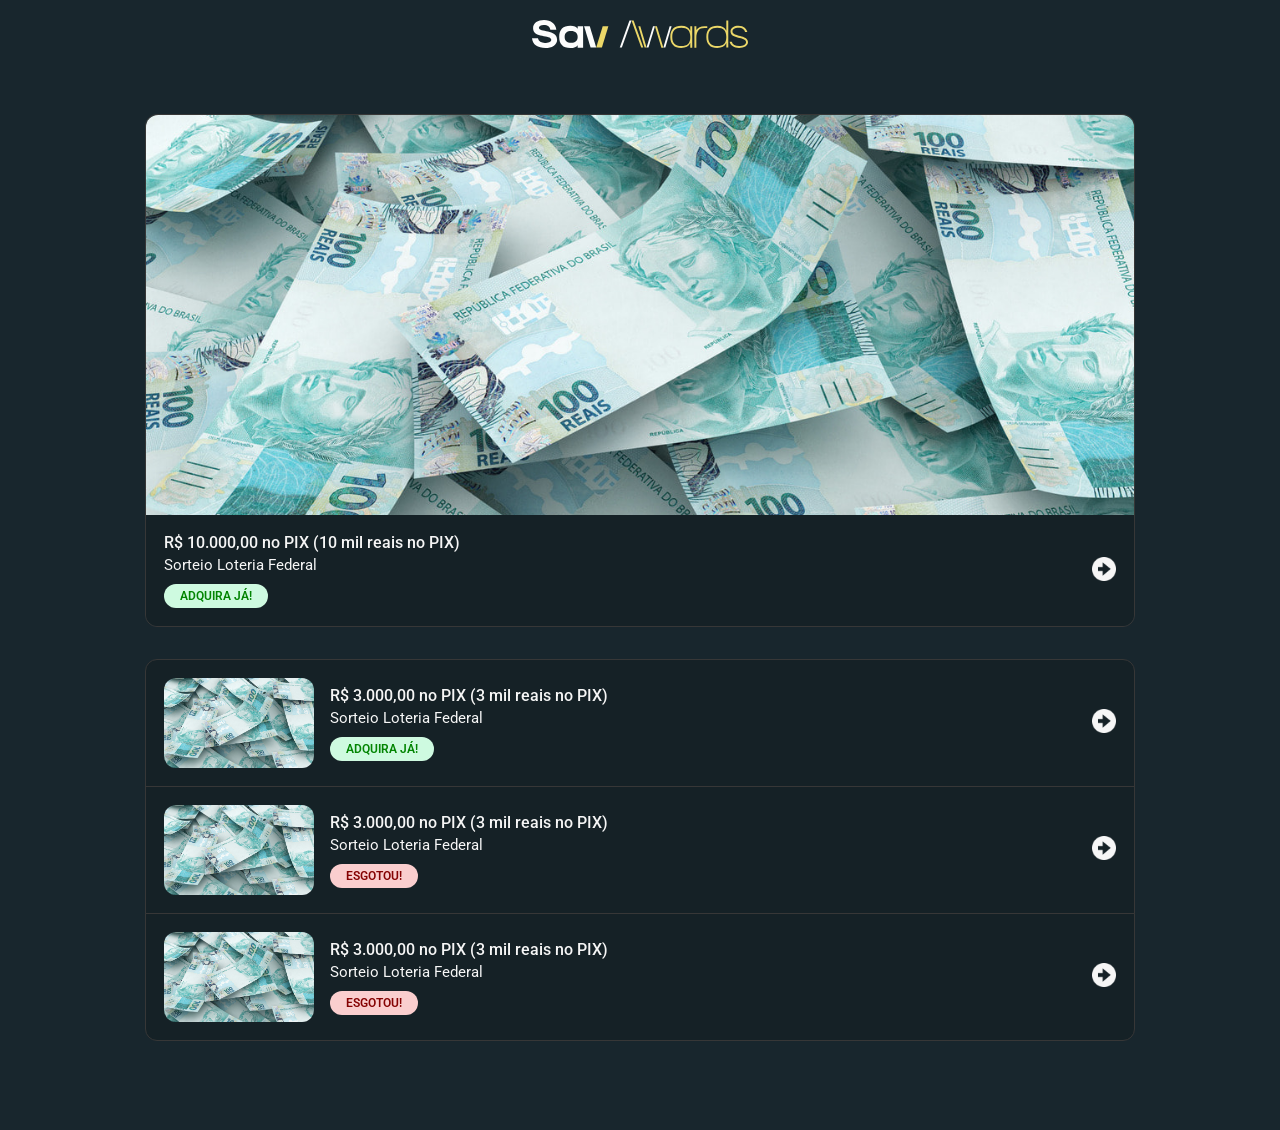
==== index.html @ 5d44d60d "Add files via upload" ====
<!DOCTYPE html>
<html lang="pt-br">
<head>
    <meta charset="UTF-8">
    <meta http-equiv="X-UA-Compatible" content="IE=edge">
    <meta name="viewport" content="width=device-width, initial-scale=1.0">
    <title>SAV AWARDS | Rifa digital</title>
    <link rel="stylesheet" href="./css/home-dark.css">
    <link rel="preconnect" href="https://fonts.googleapis.com">
    <link rel="preconnect" href="https://fonts.gstatic.com" crossorigin>
    <link href="https://fonts.googleapis.com/css2?family=Roboto:ital,wght@0,100;0,300;0,400;0,500;0,700;0,900;1,100;1,300;1,400;1,500;1,700;1,900&display=swap" rel="stylesheet">
</head>

<body>
    
    <!-- Header -->
    <header>
        <div class="logo">
            <a href="#">
                <img src="./images/logo.svg" alt="Logo" draggable="false">
            </a>
        </div>
    </header>
    <!-- Header -->

    <!-- Content -->
    <main>
        <div class="main-container">
            <div class="main-raffle">
                <div class="main-image">
                    <img src="./images/banners/money.jpg" alt="Rifa em Destaque">
                </div>
                <div class="info">
                    <a href="./raffle.html">
                        <div class="main-description">
                            <h4>R$ 10.000,00 no PIX (10 mil reais no PIX)</h4>
                            <p>Sorteio Loteria Federal</p>
                            <div class="available">Adquira já!</div>
                        </div>
                        <div class="go-to">
                            <img src="./images/icons/right-arrow-icon.png" alt="Acessar" draggable="false">
                        </div>
                    </a>
                </div>
            </div>
            <div class="other-raffles">
                <div class="info sc">
                    <a href="./raffle.html">
                        <div class="group-info">
                            <div class="raffle-image">
                                <img src="./images/banners/money.jpg" alt="Rifa">
                            </div>
                            <div class="main-description">
                                <h4>R$ 3.000,00 no PIX (3 mil reais no PIX)</h4>
                                <p>Sorteio Loteria Federal</p>
                                <div class="available">Adquira já!</div>
                            </div>
                        </div>
                        <div class="go-to">
                            <img src="./images/icons/right-arrow-icon.png" alt="Acessar" draggable="false">
                        </div>
                    </a>
                </div>
                <div class="info sc">
                    <a href="./raffle.html">
                        <div class="group-info">
                            <div class="raffle-image">
                                <img src="./images/banners/money.jpg" alt="Rifa">
                            </div>
                            <div class="main-description">
                                <h4>R$ 3.000,00 no PIX (3 mil reais no PIX)</h4>
                                <p>Sorteio Loteria Federal</p>
                                <div class="unavailable">Esgotou!</div>
                            </div>
                        </div>
                        <div class="go-to">
                            <img src="./images/icons/right-arrow-icon.png" alt="Acessar" draggable="false">
                        </div>
                    </a>
                </div>
                <div class="info sc">
                    <a href="./raffle.html">
                        <div class="group-info">
                            <div class="raffle-image">
                                <img src="./images/banners/money.jpg" alt="Rifa">
                            </div>
                            <div class="main-description">
                                <h4>R$ 3.000,00 no PIX (3 mil reais no PIX)</h4>
                                <p>Sorteio Loteria Federal</p>
                                <div class="unavailable">Esgotou!</div>
                            </div>
                        </div>
                        <div class="go-to">
                            <img src="./images/icons/right-arrow-icon.png" alt="Acessar" draggable="false">
                        </div>
                    </a>
                </div>
            </div>
        </div>
    </main>
    <!-- Content -->

</body>
</html>
---- css/home-dark.css ----
* {
    padding: 0;
    margin: 0;
    font-family: 'Roboto', sans-serif;
}

body {
    background-color: #18262d;
}


/* Header */
header {
    display: flex;
    justify-content: center;
    background-color: #18262d;
}

.logo a {
    display: flex;
    user-select: none;
    padding: 20px;
}

.logo img {
    height: 28px;
    max-width: 300px;
}

.logo img:hover {
    filter: sepia(1);
}

/* End Header */


/* Main */
main {
    display: flex;
    justify-content: center;
    margin-top: 46px;
    margin-bottom: 90px;
}

.main-container {
    max-width: 990px;
    width: 100%;
    margin: 0 7px;
}

.main-raffle {
    border: 1px solid #373737;
    border-radius: 12px;
    margin-bottom: 32px;
}

.main-image {
    display: flex;
}

.main-image img {
    width: 100%;
    max-height: 400px;
    border-radius: 12px 12px 0 0;
    object-fit: cover;
    user-select: none;
}

.info {
    background-color: #152126;
    border-radius: 0 0 12px 12px;
}

.info:hover {
    background-color: #373737;
}

.info a {
    display: flex;
    flex-direction: row;
    justify-content: space-between;
    align-items: center;
    color: #f6f6f6;
    text-decoration: none;
    padding: 18px;
}

.main-description h4 {
    font-size: 16px;
    font-weight: 500;
}

.main-description p {
    font-size: 15px;
    margin-top: 4px;
    margin-bottom: 10px;
}


.available {
    display: inline-block;
    font-size: 12px;
    font-weight: 600;
    color: #038503;
    background-color: #cefae0;
    text-transform: uppercase;
    border-radius: 15px;
    user-select: none;
    padding: 5px 16px;
    animation: available-animation 2.5s infinite;
    animation-timing-function: ease-in-out;
}

@keyframes available-animation {

    0%,
    100% {
        opacity: 1;
    }

    50% {
        opacity: 0.5;
    }
}

.unavailable {
    display: inline-block;
    font-size: 12px;
    font-weight: 600;
    color: #850303;
    background-color: #facece;
    text-transform: uppercase;
    border-radius: 15px;
    user-select: none;
    padding: 5px 16px;
    animation: unavailable-animation 2.5s infinite;
    animation-timing-function: ease-in-out;
}

@keyframes unavailable-animation {

    0%,
    100% {
        opacity: 1;
    }

    50% {
        opacity: 0.5;
    }
}


.go-to img {
    height: 24px;
    filter: invert(100%) sepia(5%) saturate(596%) hue-rotate(213deg) brightness(113%) contrast(93%);
    user-select: none;
}


.sc {
    border: 1px solid #373737;
    border-radius: 0;
    margin-bottom: -1px;
}

.sc:first-child {
    border-radius: 12px 12px 0 0;
}

.sc:last-child {
    border-radius: 0 0 12px 12px;
}

.group-info {
    display: flex;
    align-items: center;
}

.raffle-image {
    display: flex;
}

.raffle-image img {
    width: 100%;
    min-width: 150px;
    max-height: 90px;
    border-radius: 12px;
    object-fit: cover;
    user-select: none;
    margin-right: 16px;
}


@media (max-width: 901px) {
    .main-description h4 {
        font-size: 14px;
    }

    .main-description p {
        font-size: 13px;
    }

    .available,
    .unavailable {
        font-size: 10px;
    }
}

@media (max-width: 550px) {
    .raffle-image img {
        margin: 0 0 16px 0;
    }

    .group-info {
        flex-direction: column;
        align-items: flex-start;
    }
}

/* Main */
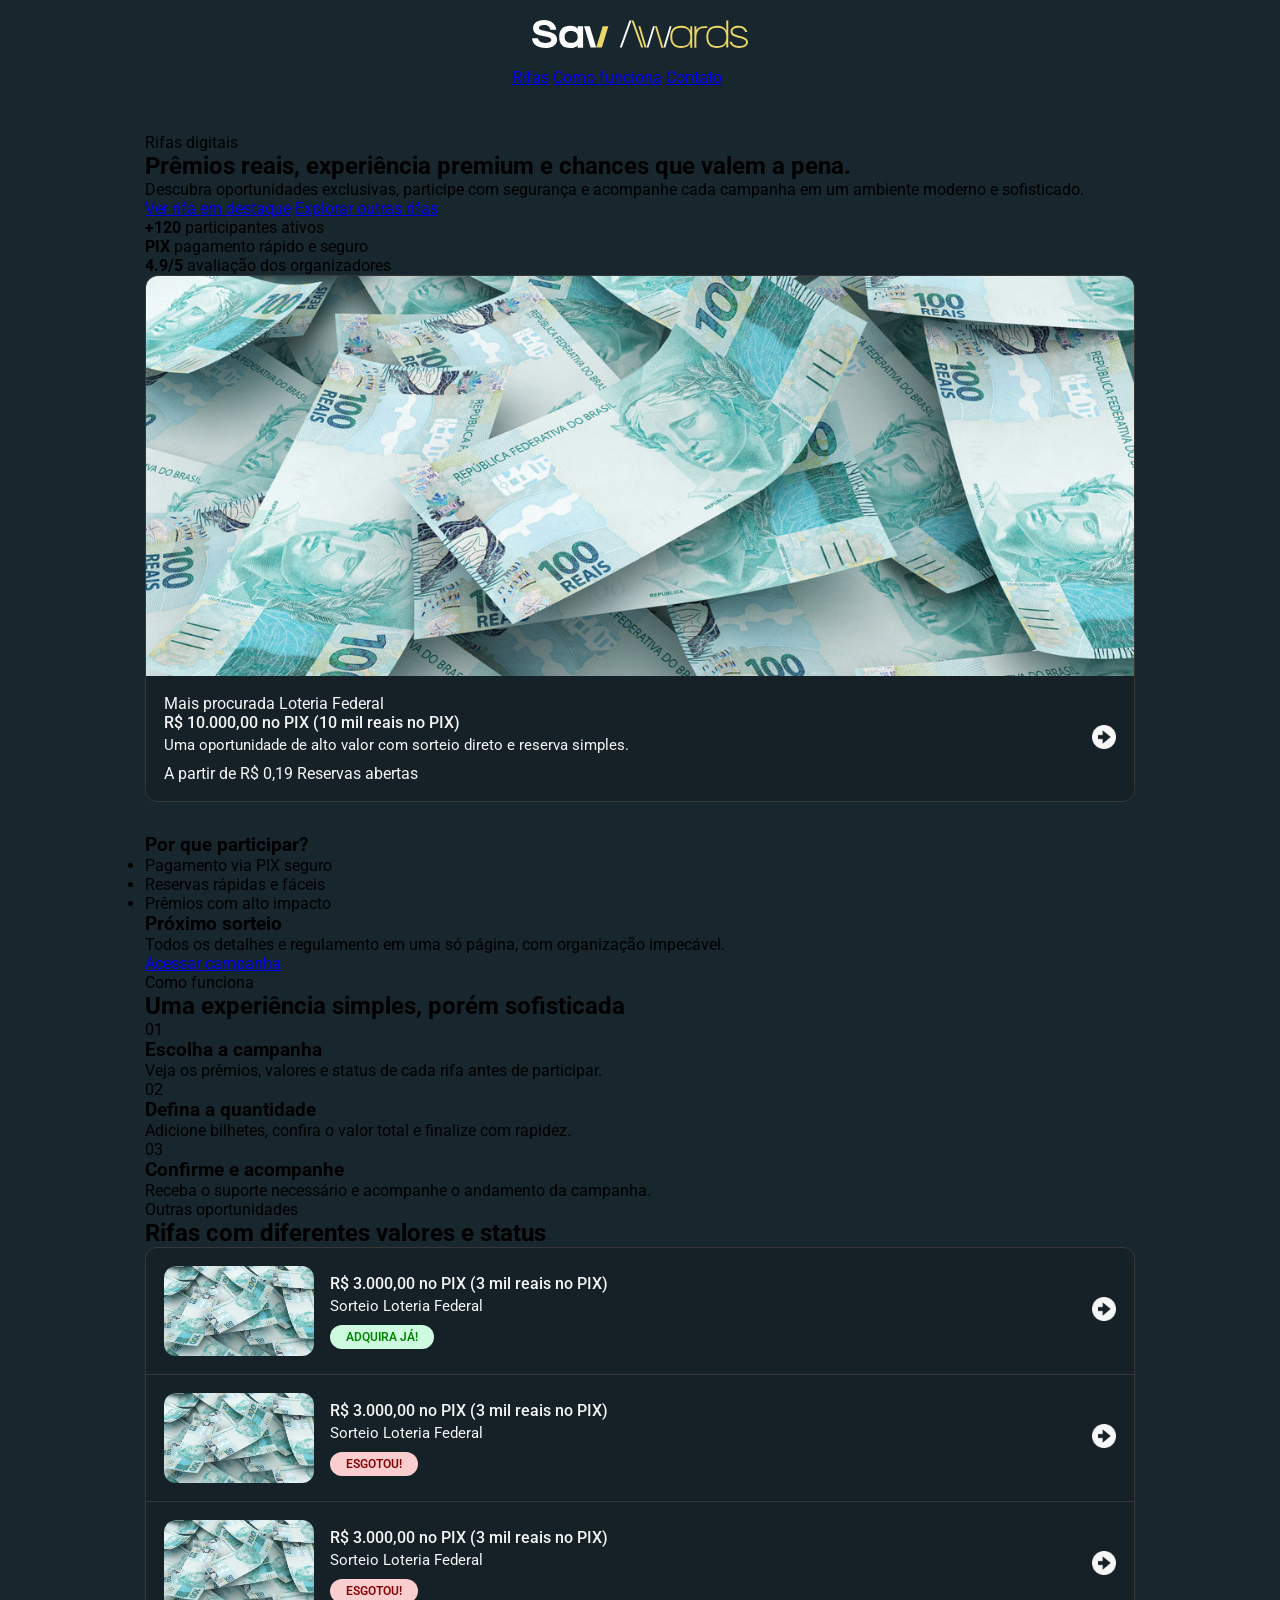
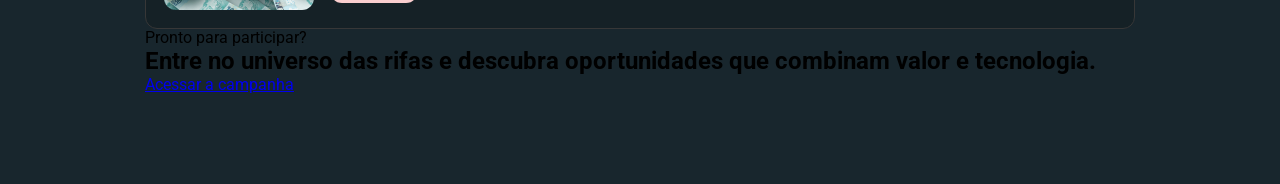
==== commit d539461c: "Revise index.html with new header and content sections Refactor HTML structure to enhance layout and" ====
--- a/index.html
+++ b/index.html
@@ -12,93 +12,184 @@
 </head>
 
 <body>
-    
-    <!-- Header -->
     <header>
-        <div class="logo">
-            <a href="#">
-                <img src="./images/logo.svg" alt="Logo" draggable="false">
-            </a>
+        <div class="top-bar">
+            <div class="logo">
+                <a href="#">
+                    <img src="./images/logo.svg" alt="Logo" draggable="false">
+                </a>
+            </div>
+            <nav class="header-links">
+                <a href="#rifas">Rifas</a>
+                <a href="#como-funciona">Como funciona</a>
+                <a href="#contato">Contato</a>
+            </nav>
         </div>
     </header>
-    <!-- Header -->
 
-    <!-- Content -->
     <main>
         <div class="main-container">
-            <div class="main-raffle">
-                <div class="main-image">
-                    <img src="./images/banners/money.jpg" alt="Rifa em Destaque">
+            <section class="page-intro">
+                <div class="hero-copy">
+                    <p class="eyebrow">Rifas digitais</p>
+                    <h1>Prêmios reais, experiência premium e chances que valem a pena.</h1>
+                    <p>Descubra oportunidades exclusivas, participe com segurança e acompanhe cada campanha em um ambiente moderno e sofisticado.</p>
+                    <div class="hero-actions">
+                        <a class="primary-btn" href="./raffle.html">Ver rifa em destaque</a>
+                        <a class="secondary-btn" href="#rifas">Explorar outras rifas</a>
+                    </div>
                 </div>
-                <div class="info">
-                    <a href="./raffle.html">
-                        <div class="main-description">
-                            <h4>R$ 10.000,00 no PIX (10 mil reais no PIX)</h4>
-                            <p>Sorteio Loteria Federal</p>
-                            <div class="available">Adquira já!</div>
-                        </div>
-                        <div class="go-to">
-                            <img src="./images/icons/right-arrow-icon.png" alt="Acessar" draggable="false">
-                        </div>
-                    </a>
+                <div class="hero-stats">
+                    <div class="stat-card">
+                        <strong>+120</strong>
+                        <span>participantes ativos</span>
+                    </div>
+                    <div class="stat-card">
+                        <strong>PIX</strong>
+                        <span>pagamento rápido e seguro</span>
+                    </div>
+                    <div class="stat-card">
+                        <strong>4.9/5</strong>
+                        <span>avaliação dos organizadores</span>
+                    </div>
                 </div>
-            </div>
-            <div class="other-raffles">
-                <div class="info sc">
-                    <a href="./raffle.html">
-                        <div class="group-info">
-                            <div class="raffle-image">
-                                <img src="./images/banners/money.jpg" alt="Rifa">
+            </section>
+
+            <section id="rifas" class="featured-grid">
+                <div class="main-raffle">
+                    <div class="main-image">
+                        <img src="./images/banners/money.jpg" alt="Rifa em Destaque">
+                    </div>
+                    <div class="info">
+                        <a href="./raffle.html">
+                            <div class="main-description">
+                                <div class="chip-row">
+                                    <span class="chip chip-live">Mais procurada</span>
+                                    <span class="chip chip-dark">Loteria Federal</span>
+                                </div>
+                                <h4>R$ 10.000,00 no PIX (10 mil reais no PIX)</h4>
+                                <p>Uma oportunidade de alto valor com sorteio direto e reserva simples.</p>
+                                <div class="meta-row">
+                                    <span class="meta-pill">A partir de R$ 0,19</span>
+                                    <span class="meta-pill">Reservas abertas</span>
+                                </div>
                             </div>
-                            <div class="main-description">
-                                <h4>R$ 3.000,00 no PIX (3 mil reais no PIX)</h4>
-                                <p>Sorteio Loteria Federal</p>
-                                <div class="available">Adquira já!</div>
+                            <div class="go-to">
+                                <img src="./images/icons/right-arrow-icon.png" alt="Acessar" draggable="false">
                             </div>
-                        </div>
-                        <div class="go-to">
-                            <img src="./images/icons/right-arrow-icon.png" alt="Acessar" draggable="false">
-                        </div>
-                    </a>
+                        </a>
+                    </div>
                 </div>
-                <div class="info sc">
-                    <a href="./raffle.html">
-                        <div class="group-info">
-                            <div class="raffle-image">
-                                <img src="./images/banners/money.jpg" alt="Rifa">
+
+                <aside class="feature-panel">
+                    <div class="panel-card">
+                        <h3>Por que participar?</h3>
+                        <ul>
+                            <li>Pagamento via PIX seguro</li>
+                            <li>Reservas rápidas e fáceis</li>
+                            <li>Prêmios com alto impacto</li>
+                        </ul>
+                    </div>
+                    <div class="panel-card accent">
+                        <h3>Próximo sorteio</h3>
+                        <p>Todos os detalhes e regulamento em uma só página, com organização impecável.</p>
+                        <a href="./raffle.html">Acessar campanha</a>
+                    </div>
+                </aside>
+            </section>
+
+            <section id="como-funciona" class="steps-section">
+                <div class="section-heading">
+                    <p class="eyebrow">Como funciona</p>
+                    <h2>Uma experiência simples, porém sofisticada</h2>
+                </div>
+                <div class="steps-grid">
+                    <div class="step-card">
+                        <span>01</span>
+                        <h3>Escolha a campanha</h3>
+                        <p>Veja os prêmios, valores e status de cada rifa antes de participar.</p>
+                    </div>
+                    <div class="step-card">
+                        <span>02</span>
+                        <h3>Defina a quantidade</h3>
+                        <p>Adicione bilhetes, confira o valor total e finalize com rapidez.</p>
+                    </div>
+                    <div class="step-card">
+                        <span>03</span>
+                        <h3>Confirme e acompanhe</h3>
+                        <p>Receba o suporte necessário e acompanhe o andamento da campanha.</p>
+                    </div>
+                </div>
+            </section>
+
+            <section class="other-raffles">
+                <div class="section-heading">
+                    <p class="eyebrow">Outras oportunidades</p>
+                    <h2>Rifas com diferentes valores e status</h2>
+                </div>
+                <div class="raffle-list">
+                    <div class="info sc">
+                        <a href="./raffle.html">
+                            <div class="group-info">
+                                <div class="raffle-image">
+                                    <img src="./images/banners/money.jpg" alt="Rifa">
+                                </div>
+                                <div class="main-description">
+                                    <h4>R$ 3.000,00 no PIX (3 mil reais no PIX)</h4>
+                                    <p>Sorteio Loteria Federal</p>
+                                    <div class="available">Adquira já!</div>
+                                </div>
                             </div>
-                            <div class="main-description">
-                                <h4>R$ 3.000,00 no PIX (3 mil reais no PIX)</h4>
-                                <p>Sorteio Loteria Federal</p>
-                                <div class="unavailable">Esgotou!</div>
+                            <div class="go-to">
+                                <img src="./images/icons/right-arrow-icon.png" alt="Acessar" draggable="false">
                             </div>
-                        </div>
-                        <div class="go-to">
-                            <img src="./images/icons/right-arrow-icon.png" alt="Acessar" draggable="false">
-                        </div>
-                    </a>
+                        </a>
+                    </div>
+                    <div class="info sc">
+                        <a href="./raffle.html">
+                            <div class="group-info">
+                                <div class="raffle-image">
+                                    <img src="./images/banners/money.jpg" alt="Rifa">
+                                </div>
+                                <div class="main-description">
+                                    <h4>R$ 3.000,00 no PIX (3 mil reais no PIX)</h4>
+                                    <p>Sorteio Loteria Federal</p>
+                                    <div class="unavailable">Esgotou!</div>
+                                </div>
+                            </div>
+                            <div class="go-to">
+                                <img src="./images/icons/right-arrow-icon.png" alt="Acessar" draggable="false">
+                            </div>
+                        </a>
+                    </div>
+                    <div class="info sc">
+                        <a href="./raffle.html">
+                            <div class="group-info">
+                                <div class="raffle-image">
+                                    <img src="./images/banners/money.jpg" alt="Rifa">
+                                </div>
+                                <div class="main-description">
+                                    <h4>R$ 3.000,00 no PIX (3 mil reais no PIX)</h4>
+                                    <p>Sorteio Loteria Federal</p>
+                                    <div class="unavailable">Esgotou!</div>
+                                </div>
+                            </div>
+                            <div class="go-to">
+                                <img src="./images/icons/right-arrow-icon.png" alt="Acessar" draggable="false">
+                            </div>
+                        </a>
+                    </div>
                 </div>
-                <div class="info sc">
-                    <a href="./raffle.html">
-                        <div class="group-info">
-                            <div class="raffle-image">
-                                <img src="./images/banners/money.jpg" alt="Rifa">
-                            </div>
-                            <div class="main-description">
-                                <h4>R$ 3.000,00 no PIX (3 mil reais no PIX)</h4>
-                                <p>Sorteio Loteria Federal</p>
-                                <div class="unavailable">Esgotou!</div>
-                            </div>
-                        </div>
-                        <div class="go-to">
-                            <img src="./images/icons/right-arrow-icon.png" alt="Acessar" draggable="false">
-                        </div>
-                    </a>
+            </section>
+
+            <section id="contato" class="cta-card">
+                <div>
+                    <p class="eyebrow">Pronto para participar?</p>
+                    <h2>Entre no universo das rifas e descubra oportunidades que combinam valor e tecnologia.</h2>
                 </div>
-            </div>
+                <a class="primary-btn" href="./raffle.html">Acessar a campanha</a>
+            </section>
         </div>
     </main>
-    <!-- Content -->
-
 </body>
 </html>
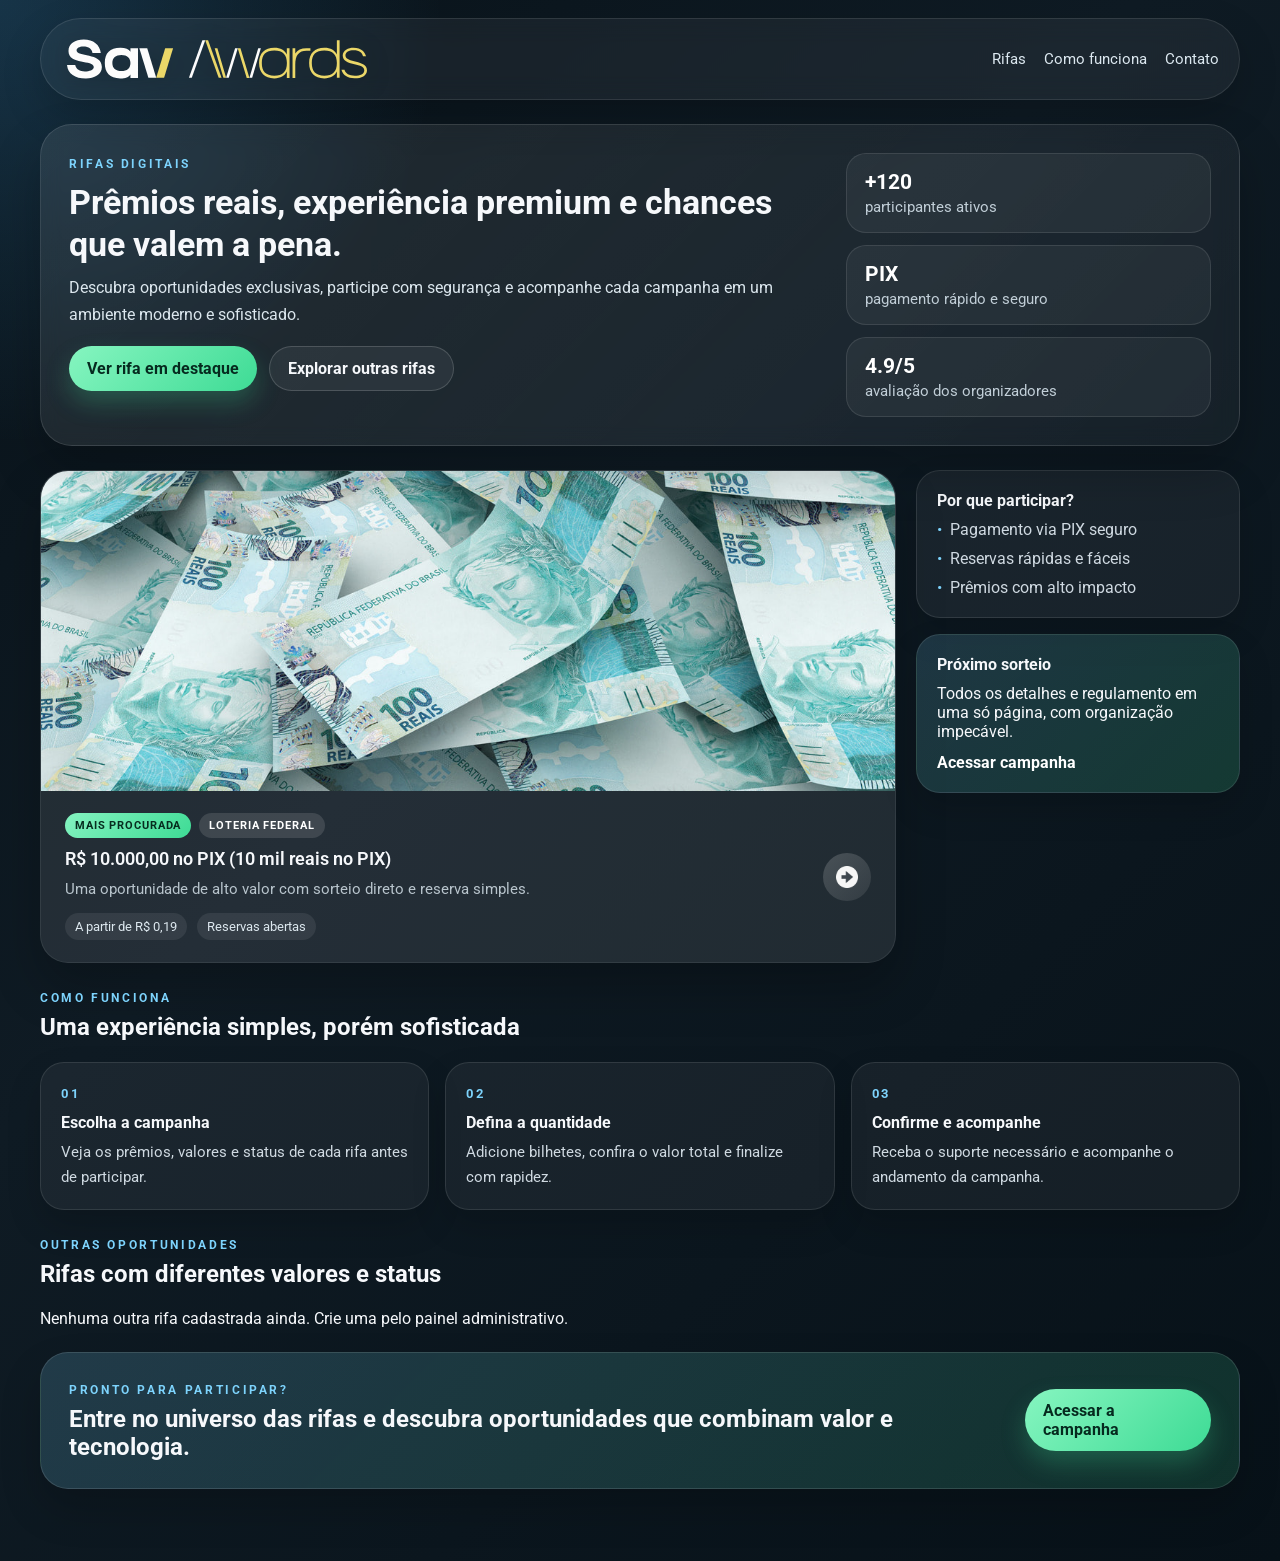
==== commit 01082289: "Add files via upload" ====
--- a/index.html
+++ b/index.html
@@ -56,21 +56,21 @@
             </section>
 
             <section id="rifas" class="featured-grid">
-                <div class="main-raffle">
+                <div class="main-raffle" id="main-raffle">
                     <div class="main-image">
-                        <img src="./images/banners/money.jpg" alt="Rifa em Destaque">
+                        <img id="main-raffle-image" src="./images/banners/money.jpg" alt="Rifa em Destaque">
                     </div>
                     <div class="info">
-                        <a href="./raffle.html">
+                        <a id="main-raffle-link" href="./raffle.html">
                             <div class="main-description">
                                 <div class="chip-row">
                                     <span class="chip chip-live">Mais procurada</span>
                                     <span class="chip chip-dark">Loteria Federal</span>
                                 </div>
-                                <h4>R$ 10.000,00 no PIX (10 mil reais no PIX)</h4>
-                                <p>Uma oportunidade de alto valor com sorteio direto e reserva simples.</p>
+                                <h4 id="main-raffle-title">R$ 10.000,00 no PIX (10 mil reais no PIX)</h4>
+                                <p id="main-raffle-description">Uma oportunidade de alto valor com sorteio direto e reserva simples.</p>
                                 <div class="meta-row">
-                                    <span class="meta-pill">A partir de R$ 0,19</span>
+                                    <span class="meta-pill" id="main-raffle-price">A partir de R$ 0,19</span>
                                     <span class="meta-pill">Reservas abertas</span>
                                 </div>
                             </div>
@@ -127,58 +127,8 @@
                     <p class="eyebrow">Outras oportunidades</p>
                     <h2>Rifas com diferentes valores e status</h2>
                 </div>
-                <div class="raffle-list">
-                    <div class="info sc">
-                        <a href="./raffle.html">
-                            <div class="group-info">
-                                <div class="raffle-image">
-                                    <img src="./images/banners/money.jpg" alt="Rifa">
-                                </div>
-                                <div class="main-description">
-                                    <h4>R$ 3.000,00 no PIX (3 mil reais no PIX)</h4>
-                                    <p>Sorteio Loteria Federal</p>
-                                    <div class="available">Adquira já!</div>
-                                </div>
-                            </div>
-                            <div class="go-to">
-                                <img src="./images/icons/right-arrow-icon.png" alt="Acessar" draggable="false">
-                            </div>
-                        </a>
-                    </div>
-                    <div class="info sc">
-                        <a href="./raffle.html">
-                            <div class="group-info">
-                                <div class="raffle-image">
-                                    <img src="./images/banners/money.jpg" alt="Rifa">
-                                </div>
-                                <div class="main-description">
-                                    <h4>R$ 3.000,00 no PIX (3 mil reais no PIX)</h4>
-                                    <p>Sorteio Loteria Federal</p>
-                                    <div class="unavailable">Esgotou!</div>
-                                </div>
-                            </div>
-                            <div class="go-to">
-                                <img src="./images/icons/right-arrow-icon.png" alt="Acessar" draggable="false">
-                            </div>
-                        </a>
-                    </div>
-                    <div class="info sc">
-                        <a href="./raffle.html">
-                            <div class="group-info">
-                                <div class="raffle-image">
-                                    <img src="./images/banners/money.jpg" alt="Rifa">
-                                </div>
-                                <div class="main-description">
-                                    <h4>R$ 3.000,00 no PIX (3 mil reais no PIX)</h4>
-                                    <p>Sorteio Loteria Federal</p>
-                                    <div class="unavailable">Esgotou!</div>
-                                </div>
-                            </div>
-                            <div class="go-to">
-                                <img src="./images/icons/right-arrow-icon.png" alt="Acessar" draggable="false">
-                            </div>
-                        </a>
-                    </div>
+                <div class="raffle-list" id="other-raffles-list">
+                    <!-- Preenchido dinamicamente pelo js/store.js -->
                 </div>
             </section>
 
@@ -191,5 +141,48 @@
             </section>
         </div>
     </main>
+
+    <script src="./js/store.js"></script>
+    <script>
+        (function () {
+            var raffles = Store.getRaffles();
+            var featured = Store.getFeaturedRaffle();
+            var others = raffles.filter(function (r) { return !featured || r.id !== featured.id; });
+
+            if (featured) {
+                document.getElementById('main-raffle-image').src = featured.image;
+                document.getElementById('main-raffle-title').textContent = featured.title;
+                document.getElementById('main-raffle-description').textContent = featured.description;
+                document.getElementById('main-raffle-price').textContent = 'A partir de ' + Store.formatBRL(featured.ticketValue);
+                document.getElementById('main-raffle-link').href = './raffle.html?id=' + featured.id;
+            }
+
+            var list = document.getElementById('other-raffles-list');
+            list.innerHTML = '';
+
+            if (others.length === 0) {
+                list.innerHTML = '<p class="empty-state">Nenhuma outra rifa cadastrada ainda. Crie uma pelo painel administrativo.</p>';
+                return;
+            }
+
+            others.forEach(function (raffle) {
+                var card = document.createElement('div');
+                card.className = 'info sc';
+                card.innerHTML =
+                    '<a href="./raffle.html?id=' + raffle.id + '">' +
+                        '<div class="group-info">' +
+                            '<div class="raffle-image"><img src="' + raffle.image + '" alt="Rifa"></div>' +
+                            '<div class="main-description">' +
+                                '<h4>' + raffle.title + '</h4>' +
+                                '<p>' + raffle.description + '</p>' +
+                                '<div class="available">Adquira já!</div>' +
+                            '</div>' +
+                        '</div>' +
+                        '<div class="go-to"><img src="./images/icons/right-arrow-icon.png" alt="Acessar" draggable="false"></div>' +
+                    '</a>';
+                list.appendChild(card);
+            });
+        })();
+    </script>
 </body>
 </html>
--- a/css/home-dark.css
+++ b/css/home-dark.css
@@ -1,57 +1,207 @@
 * {
     padding: 0;
     margin: 0;
+    box-sizing: border-box;
     font-family: 'Roboto', sans-serif;
 }
 
 body {
-    background-color: #18262d;
-}
-
-
-/* Header */
+    min-height: 100vh;
+    background:
+        radial-gradient(circle at top left, rgba(77, 184, 255, 0.2), transparent 22%),
+        linear-gradient(135deg, #09131a 0%, #0f1b24 40%, #071118 100%);
+    color: #f6f8fb;
+}
+
 header {
     display: flex;
     justify-content: center;
-    background-color: #18262d;
+    padding: 18px 16px 0;
+}
+
+.top-bar {
+    width: 100%;
+    max-width: 1200px;
+    display: flex;
+    justify-content: space-between;
+    align-items: center;
+    padding: 14px 20px;
+    border: 1px solid rgba(255, 255, 255, 0.1);
+    border-radius: 999px;
+    background: rgba(255, 255, 255, 0.05);
+    box-shadow: 0 16px 40px rgba(0, 0, 0, 0.18);
+    backdrop-filter: blur(12px);
 }
 
 .logo a {
     display: flex;
     user-select: none;
-    padding: 20px;
+    padding: 6px;
 }
 
 .logo img {
-    height: 28px;
+    height: 40px;
     max-width: 300px;
+    filter: drop-shadow(0 4px 12px rgba(0, 0, 0, 0.25));
+    transition: transform 0.25s ease, filter 0.25s ease;
 }
 
 .logo img:hover {
-    filter: sepia(1);
-}
-
-/* End Header */
-
-
-/* Main */
+    transform: translateY(-2px) scale(1.02);
+    filter: brightness(1.08);
+}
+
+.header-links {
+    display: flex;
+    gap: 18px;
+}
+
+.header-links a {
+    color: #dbe7ef;
+    text-decoration: none;
+    font-size: 0.95rem;
+    transition: color 0.2s ease;
+}
+
+.header-links a:hover {
+    color: #7dd3fc;
+}
+
 main {
     display: flex;
     justify-content: center;
-    margin-top: 46px;
-    margin-bottom: 90px;
+    padding: 24px 16px 72px;
 }
 
 .main-container {
-    max-width: 990px;
+    max-width: 1200px;
     width: 100%;
-    margin: 0 7px;
+    display: flex;
+    flex-direction: column;
+    gap: 24px;
+}
+
+.page-intro {
+    display: grid;
+    grid-template-columns: 1.35fr 0.65fr;
+    gap: 20px;
+    padding: 28px;
+    background: linear-gradient(135deg, rgba(255, 255, 255, 0.09), rgba(255, 255, 255, 0.04));
+    border: 1px solid rgba(255, 255, 255, 0.12);
+    border-radius: 32px;
+    box-shadow: 0 25px 50px rgba(0, 0, 0, 0.22);
+    backdrop-filter: blur(10px);
+}
+
+.page-intro .eyebrow,
+.section-heading .eyebrow,
+.cta-card .eyebrow {
+    display: inline-block;
+    font-size: 12px;
+    font-weight: 700;
+    letter-spacing: 0.22em;
+    text-transform: uppercase;
+    color: #7dd3fc;
+    margin-bottom: 8px;
+}
+
+.page-intro h1,
+.section-heading h2,
+.cta-card h2 {
+    line-height: 1.2;
+}
+
+.page-intro h1 {
+    font-size: clamp(1.45rem, 1.1rem + 1.5vw, 2.15rem);
+    margin-bottom: 10px;
+}
+
+.page-intro p {
+    font-size: 0.98rem;
+    color: #dce7ee;
+    line-height: 1.7;
+}
+
+.hero-actions {
+    display: flex;
+    flex-wrap: wrap;
+    gap: 12px;
+    margin-top: 18px;
+}
+
+.primary-btn,
+.secondary-btn {
+    display: inline-flex;
+    align-items: center;
+    justify-content: center;
+    text-decoration: none;
+    padding: 12px 18px;
+    border-radius: 999px;
+    font-weight: 700;
+    transition: transform 0.2s ease, box-shadow 0.2s ease;
+}
+
+.primary-btn {
+    color: #062a1f;
+    background: linear-gradient(135deg, #86f5c0, #3edb95);
+    box-shadow: 0 12px 24px rgba(62, 219, 149, 0.25);
+}
+
+.secondary-btn {
+    color: #f6f8fb;
+    border: 1px solid rgba(255, 255, 255, 0.16);
+    background: rgba(255, 255, 255, 0.06);
+}
+
+.primary-btn:hover,
+.secondary-btn:hover {
+    transform: translateY(-2px);
+}
+
+.hero-stats {
+    display: grid;
+    gap: 12px;
+}
+
+.stat-card {
+    padding: 16px 18px;
+    border: 1px solid rgba(255, 255, 255, 0.1);
+    border-radius: 20px;
+    background: rgba(255, 255, 255, 0.05);
+    display: flex;
+    flex-direction: column;
+    gap: 4px;
+}
+
+.stat-card strong {
+    font-size: 1.3rem;
+    color: #ffffff;
+}
+
+.stat-card span {
+    color: #c1ced7;
+    font-size: 0.95rem;
+}
+
+.featured-grid {
+    display: grid;
+    grid-template-columns: 1.45fr 0.55fr;
+    gap: 20px;
+    align-items: start;
 }
 
 .main-raffle {
-    border: 1px solid #373737;
-    border-radius: 12px;
-    margin-bottom: 32px;
+    border: 1px solid rgba(255, 255, 255, 0.12);
+    border-radius: 28px;
+    overflow: hidden;
+    box-shadow: 0 24px 50px rgba(0, 0, 0, 0.24);
+    background: rgba(255, 255, 255, 0.04);
+    transition: transform 0.25s ease, box-shadow 0.25s ease;
+}
+
+.main-raffle:hover {
+    transform: translateY(-3px);
+    box-shadow: 0 30px 60px rgba(0, 0, 0, 0.32);
 }
 
 .main-image {
@@ -60,161 +210,379 @@
 
 .main-image img {
     width: 100%;
-    max-height: 400px;
-    border-radius: 12px 12px 0 0;
+    height: 320px;
     object-fit: cover;
     user-select: none;
 }
 
 .info {
-    background-color: #152126;
-    border-radius: 0 0 12px 12px;
-}
-
-.info:hover {
-    background-color: #373737;
+    background: rgba(255, 255, 255, 0.05);
 }
 
 .info a {
     display: flex;
-    flex-direction: row;
     justify-content: space-between;
     align-items: center;
-    color: #f6f6f6;
+    gap: 20px;
+    color: #f6f8fb;
     text-decoration: none;
-    padding: 18px;
+    padding: 22px 24px;
+    transition: transform 0.2s ease;
+}
+
+.info a:hover {
+    transform: translateX(2px);
+}
+
+.main-description {
+    flex: 1;
+    min-width: 0;
+}
+
+.chip-row {
+    display: flex;
+    flex-wrap: wrap;
+    gap: 8px;
+    margin-bottom: 8px;
+}
+
+.chip {
+    display: inline-block;
+    padding: 6px 10px;
+    border-radius: 999px;
+    font-size: 11px;
+    font-weight: 700;
+    text-transform: uppercase;
+    letter-spacing: 0.08em;
+}
+
+.chip-live {
+    background: linear-gradient(135deg, #84f3c0, #3edb95);
+    color: #072d1f;
+}
+
+.chip-dark {
+    background: rgba(255, 255, 255, 0.12);
+    color: #ffffff;
 }
 
 .main-description h4 {
-    font-size: 16px;
-    font-weight: 500;
+    font-size: clamp(1rem, 0.9rem + 0.7vw, 1.12rem);
+    font-weight: 600;
+    line-height: 1.4;
+    margin-bottom: 6px;
 }
 
 .main-description p {
-    font-size: 15px;
-    margin-top: 4px;
-    margin-bottom: 10px;
-}
-
+    font-size: 0.95rem;
+    color: #b8c4cc;
+    line-height: 1.6;
+}
+
+.meta-row {
+    display: flex;
+    flex-wrap: wrap;
+    gap: 10px;
+    margin-top: 12px;
+}
+
+.meta-pill {
+    display: inline-flex;
+    padding: 6px 10px;
+    border-radius: 999px;
+    background: rgba(255, 255, 255, 0.08);
+    color: #dce7ee;
+    font-size: 0.84rem;
+}
 
 .available {
     display: inline-block;
     font-size: 12px;
-    font-weight: 600;
-    color: #038503;
-    background-color: #cefae0;
+    font-weight: 700;
+    color: #0f7a2b;
+    background-color: #dff9e8;
     text-transform: uppercase;
-    border-radius: 15px;
+    border-radius: 999px;
     user-select: none;
-    padding: 5px 16px;
+    padding: 6px 14px;
     animation: available-animation 2.5s infinite;
     animation-timing-function: ease-in-out;
 }
 
 @keyframes available-animation {
-
-    0%,
-    100% {
-        opacity: 1;
-    }
-
-    50% {
-        opacity: 0.5;
-    }
+    0%, 100% { opacity: 1; }
+    50% { opacity: 0.6; }
 }
 
 .unavailable {
     display: inline-block;
     font-size: 12px;
-    font-weight: 600;
-    color: #850303;
-    background-color: #facece;
+    font-weight: 700;
+    color: #9a1d1d;
+    background-color: #fde2e2;
     text-transform: uppercase;
-    border-radius: 15px;
+    border-radius: 999px;
     user-select: none;
-    padding: 5px 16px;
+    padding: 6px 14px;
     animation: unavailable-animation 2.5s infinite;
     animation-timing-function: ease-in-out;
 }
 
 @keyframes unavailable-animation {
-
-    0%,
-    100% {
-        opacity: 1;
-    }
-
-    50% {
-        opacity: 0.5;
-    }
-}
-
+    0%, 100% { opacity: 1; }
+    50% { opacity: 0.6; }
+}
+
+.go-to {
+    display: grid;
+    place-items: center;
+    width: 48px;
+    height: 48px;
+    border-radius: 50%;
+    background: linear-gradient(135deg, rgba(255, 255, 255, 0.18), rgba(255, 255, 255, 0.08));
+    flex-shrink: 0;
+    transition: transform 0.25s ease;
+}
+
+.info a:hover .go-to {
+    transform: translateX(3px);
+}
 
 .go-to img {
-    height: 24px;
+    height: 22px;
     filter: invert(100%) sepia(5%) saturate(596%) hue-rotate(213deg) brightness(113%) contrast(93%);
     user-select: none;
 }
 
+.feature-panel {
+    display: grid;
+    gap: 16px;
+}
+
+.panel-card {
+    padding: 20px;
+    border: 1px solid rgba(255, 255, 255, 0.1);
+    border-radius: 24px;
+    background: rgba(255, 255, 255, 0.05);
+    box-shadow: 0 16px 34px rgba(0, 0, 0, 0.16);
+}
+
+.panel-card h3 {
+    font-size: 1rem;
+    margin-bottom: 10px;
+}
+
+.panel-card ul {
+    display: grid;
+    gap: 10px;
+    list-style: none;
+    color: #cfd9e1;
+}
+
+.panel-card li::before {
+    content: '•';
+    color: #7dd3fc;
+    margin-right: 8px;
+}
+
+.panel-card.accent {
+    background: linear-gradient(135deg, rgba(125, 211, 252, 0.16), rgba(62, 219, 149, 0.18));
+}
+
+.panel-card a {
+    display: inline-flex;
+    margin-top: 12px;
+    color: #fff;
+    text-decoration: none;
+    font-weight: 700;
+}
+
+.steps-section,
+.other-raffles {
+    display: grid;
+    gap: 16px;
+}
+
+.section-heading h2 {
+    font-size: clamp(1.2rem, 1rem + 0.8vw, 1.5rem);
+    margin-bottom: 4px;
+}
+
+.steps-grid {
+    display: grid;
+    grid-template-columns: repeat(3, minmax(0, 1fr));
+    gap: 16px;
+}
+
+.step-card {
+    padding: 20px;
+    border: 1px solid rgba(255, 255, 255, 0.1);
+    border-radius: 24px;
+    background: rgba(255, 255, 255, 0.05);
+    box-shadow: 0 16px 34px rgba(0, 0, 0, 0.16);
+}
+
+.step-card span {
+    display: inline-flex;
+    margin-bottom: 12px;
+    color: #7dd3fc;
+    font-size: 0.8rem;
+    font-weight: 700;
+    letter-spacing: 0.2em;
+    text-transform: uppercase;
+}
+
+.step-card h3 {
+    font-size: 1rem;
+    margin-bottom: 8px;
+}
+
+.step-card p {
+    color: #cfd9e1;
+    line-height: 1.6;
+    font-size: 0.95rem;
+}
+
+.raffle-list {
+    display: grid;
+    gap: 14px;
+}
 
 .sc {
-    border: 1px solid #373737;
-    border-radius: 0;
-    margin-bottom: -1px;
-}
-
-.sc:first-child {
-    border-radius: 12px 12px 0 0;
-}
-
-.sc:last-child {
-    border-radius: 0 0 12px 12px;
+    border: 1px solid rgba(255, 255, 255, 0.12);
+    border-radius: 20px;
+    margin-bottom: 0;
+    background: rgba(255, 255, 255, 0.04);
+    box-shadow: 0 14px 30px rgba(0, 0, 0, 0.16);
+    transition: transform 0.2s ease, background 0.2s ease;
+}
+
+.sc:hover {
+    transform: translateY(-2px);
+    background: rgba(255, 255, 255, 0.07);
 }
 
 .group-info {
     display: flex;
     align-items: center;
+    gap: 16px;
 }
 
 .raffle-image {
     display: flex;
+    flex-shrink: 0;
 }
 
 .raffle-image img {
-    width: 100%;
-    min-width: 150px;
-    max-height: 90px;
-    border-radius: 12px;
+    width: 160px;
+    height: 94px;
+    border-radius: 16px;
     object-fit: cover;
     user-select: none;
-    margin-right: 16px;
-}
-
-
-@media (max-width: 901px) {
+}
+
+.cta-card {
+    display: flex;
+    justify-content: space-between;
+    align-items: center;
+    gap: 18px;
+    padding: 26px 28px;
+    border-radius: 28px;
+    background: linear-gradient(135deg, rgba(125, 211, 252, 0.18), rgba(62, 219, 149, 0.16));
+    border: 1px solid rgba(255, 255, 255, 0.12);
+    box-shadow: 0 20px 40px rgba(0, 0, 0, 0.18);
+}
+
+.cta-card h2 {
+    font-size: clamp(1.15rem, 0.95rem + 0.9vw, 1.5rem);
+}
+
+@media (max-width: 980px) {
+    .page-intro {
+        grid-template-columns: 1fr;
+    }
+
+    .featured-grid {
+        grid-template-columns: 1fr;
+    }
+
+    .steps-grid {
+        grid-template-columns: 1fr;
+    }
+}
+
+@media (max-width: 780px) {
+    .top-bar {
+        flex-direction: column;
+        align-items: flex-start;
+        gap: 12px;
+        border-radius: 24px;
+    }
+
+    .page-intro {
+        padding: 22px;
+    }
+
+    .main-image img {
+        height: 260px;
+    }
+
     .main-description h4 {
+        font-size: 15px;
+    }
+
+    .main-description p {
         font-size: 14px;
     }
-
-    .main-description p {
-        font-size: 13px;
-    }
-
-    .available,
-    .unavailable {
-        font-size: 10px;
-    }
-}
-
-@media (max-width: 550px) {
-    .raffle-image img {
-        margin: 0 0 16px 0;
+}
+
+@media (max-width: 560px) {
+    header {
+        padding: 12px 12px 0;
+    }
+
+    main {
+        padding: 16px 12px 56px;
+    }
+
+    .page-intro {
+        border-radius: 20px;
+    }
+
+    .hero-actions {
+        flex-direction: column;
+    }
+
+    .primary-btn,
+    .secondary-btn {
+        width: 100%;
+    }
+
+    .info a {
+        flex-direction: column;
+        align-items: flex-start;
+        padding: 18px 20px;
+    }
+
+    .go-to {
+        width: 42px;
+        height: 42px;
     }
 
     .group-info {
         flex-direction: column;
         align-items: flex-start;
     }
-}
-
-/* Main */+
+    .raffle-image img {
+        width: 100%;
+        min-width: 0;
+        height: 140px;
+    }
+
+    .cta-card {
+        flex-direction: column;
+        align-items: flex-start;
+        padding: 22px;
+    }
+}
